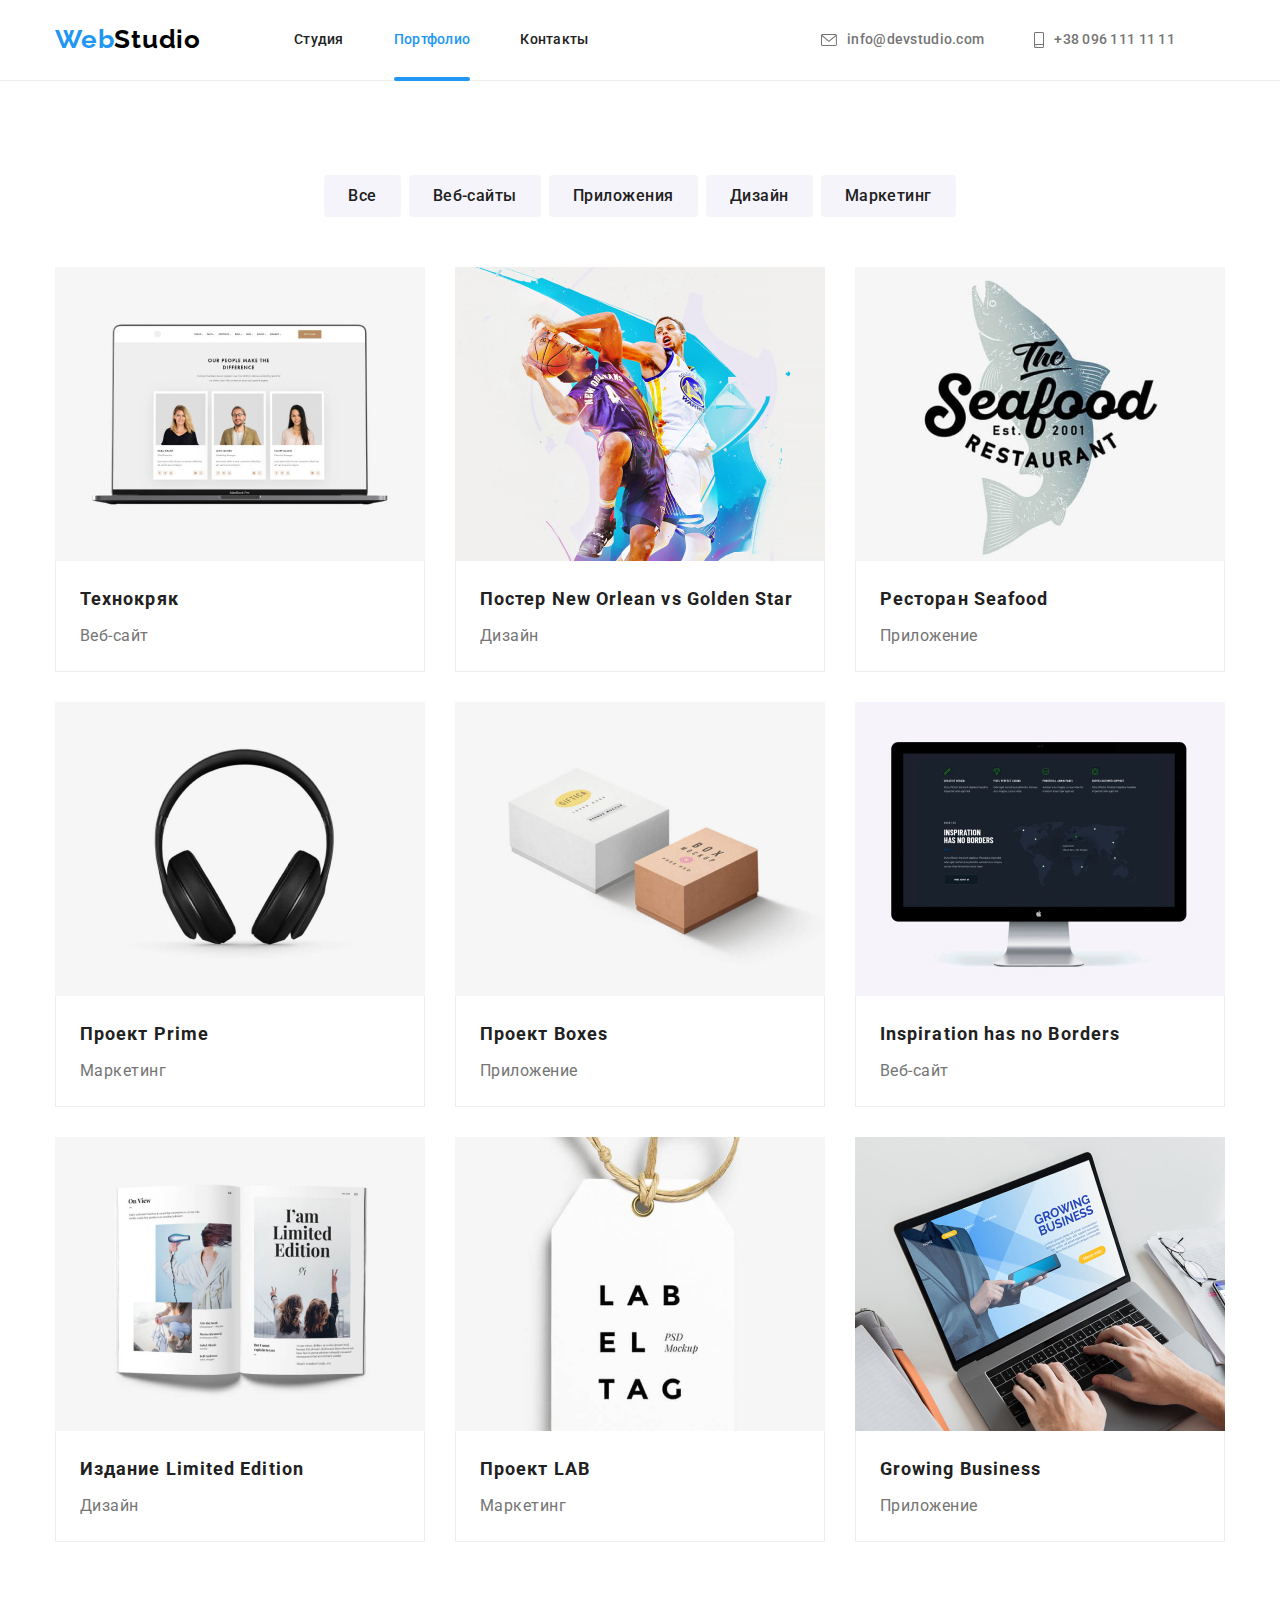
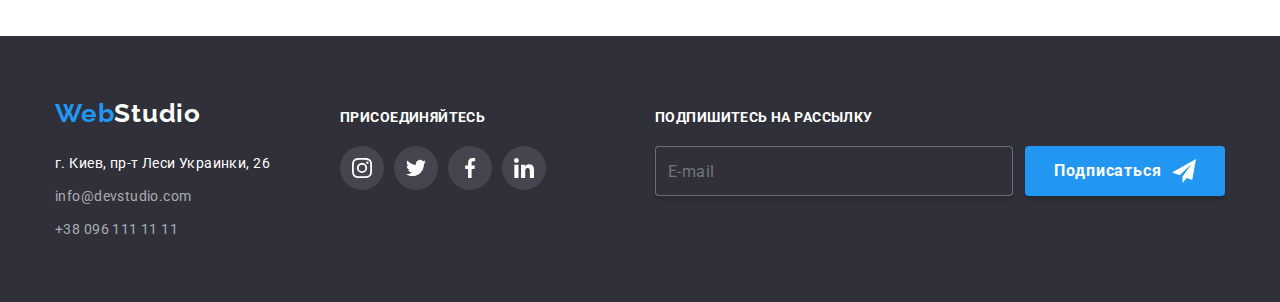
==== portfolio.html @ 9524f032 "Initial commit" ====
<!DOCTYPE html>
<html lang="en">
  <head>
    <meta charset="UTF-8" />
    <meta http-equiv="X-UA-Compatible" content="IE=edge" />
    <meta name="viewport" content="width=device-width, initial-scale=1.0" />
    <title>Портфолио</title>
    <link rel="preconnect" href="https://fonts.googleapis.com" />
    <link rel="preconnect" href="https://fonts.gstatic.com" crossorigin />
    <link
      href="https://fonts.googleapis.com/css2?family=Raleway:wght@700&family=Roboto:wght@400;500;700;900&display=swap"
      rel="stylesheet"
    />
    <link
      rel="stylesheet"
      href="https://cdn.jsdelivr.net/npm/modern-normalize@1.1.0/modern-normalize.min.css"
    />
    <link rel="stylesheet" href="./css/styles.css" />
  </head>
  <body>
    <header class="header">
      <div class="container header-container">
        <a class="header-logo" href="./index.html"><span class="logo-first">Web</span>Studio</a>
        <nav>
          <ul class="nav-list">
            <li class="site-page-link">
              <a class="site-page" href="./index.html">Студия</a>
            </li>
            <li class="site-page-link">
              <a class="site-page current" href="./portfolio.html">Портфолио</a>
            </li>
            <li class="site-page-link"><a class="site-page" href="">Контакты</a></li>
          </ul>
        </nav>
        <ul class="contactlink-list">
          <li class="contactlink">
            <a class="header-contactlink" href="mailto:info@devstudio.com"
              ><svg class="contactlink-icon" width="16" height="12">
                <use href="./images/icons.svg#envelope"></use></svg
              >info@devstudio.com</a
            >
          </li>
          <li class="contactlink">
            <a class="header-contactlink" href="tel:+380961111111"
              ><svg class="contactlink-icon" width="10" height="16">
                <use href="./images/icons.svg#smartphone"></use></svg
              >+38 096 111 11 11</a
            >
          </li>
        </ul>
      </div>
    </header>

    <!-- Секция Каталог проектов -->
    <main>
      <section class="section">
        <div class="container">
          <h1 class="visually-hidden">Каталог проектов</h1>
          <ul class="filter-list">
            <li class="filter-item"><button class="filter-button" type="button">Все</button></li>
            <li class="filter-item">
              <button class="filter-button" type="button">Веб-сайты</button>
            </li>
            <li class="filter-item">
              <button class="filter-button" type="button">Приложения</button>
            </li>
            <li class="filter-item"><button class="filter-button" type="button">Дизайн</button></li>
            <li class="filter-item">
              <button class="filter-button" type="button">Маркетинг</button>
            </li>
          </ul>

          <ul class="project-list">
            <li class="project-item">
              <a class="project-card" href="">
                <div class="project-thumb">
                  <img
                    class="project-foto"
                    src="./images/projects/poject1.jpg"
                    alt="фото веб-сайта"
                    width="370"
                    height="294"
                  />
                  <div class="overlay">
                    <p class="overlay-text">
                      Ресурс предлагает комплексные предложения с разным уровнем функционала и
                      сервисов. Все это позволит посетителю получить исчерпывающие сведения о
                      компании или частном лице.
                    </p>
                  </div>
                </div>
                <div class="project-name">
                  <h2 class="project-title">Технокряк</h2>
                  <p class="project-type">Веб-сайт</p>
                </div></a
              >
            </li>
            <li class="project-item">
              <a class="project-card" href="">
                <div class="project-thumb">
                  <img
                    class="project-foto"
                    src="./images/projects/poject2.jpg"
                    alt="фото веб-сайта"
                    width="370"
                    height="294"
                  />
                  <div class="overlay">
                    <p class="overlay-text">
                      Ресурс предлагает комплексные предложения с разным уровнем функционала и
                      сервисов. Все это позволит посетителю получить исчерпывающие сведения о
                      компании или частном лице.
                    </p>
                  </div>
                </div>
                <div class="project-name">
                  <h2 class="project-title">Постер New Orlean vs Golden Star</h2>
                  <p class="project-type">Дизайн</p>
                </div></a
              >
            </li>
            <li class="project-item">
              <a class="project-card" href=""
                ><div class="project-thumb">
                  <img
                    class="project-foto"
                    src="./images/projects/poject3.jpg"
                    alt="фото веб-сайта"
                    width="370"
                    height="294"
                  />
                  <div class="overlay">
                    <p class="overlay-text">
                      Ресурс предлагает комплексные предложения с разным уровнем функционала и
                      сервисов. Все это позволит посетителю получить исчерпывающие сведения о
                      компании или частном лице.
                    </p>
                  </div>
                </div>
                <div class="project-name">
                  <h2 class="project-title">Ресторан Seafood</h2>
                  <p class="project-type">Приложение</p>
                </div></a
              >
            </li>
            <li class="project-item">
              <a class="project-card" href="">
                <div class="project-thumb">
                  <img
                    class="project-foto"
                    src="./images/projects/poject4.jpg"
                    alt="фото веб-сайта"
                    width="370"
                    height="294"
                  />
                  <div class="overlay">
                    <p class="overlay-text">
                      Ресурс предлагает комплексные предложения с разным уровнем функционала и
                      сервисов. Все это позволит посетителю получить исчерпывающие сведения о
                      компании или частном лице.
                    </p>
                  </div>
                </div>
                <div class="project-name">
                  <h2 class="project-title">Проект Prime</h2>
                  <p class="project-type">Маркетинг</p>
                </div></a
              >
            </li>
            <li class="project-item">
              <a class="project-card" href="">
                <div class="project-thumb">
                  <img
                    class="project-foto"
                    src="./images/projects/poject5.jpg"
                    alt="фото веб-сайта"
                    width="370"
                    height="294"
                  />
                  <div class="overlay">
                    <p class="overlay-text">
                      Ресурс предлагает комплексные предложения с разным уровнем функционала и
                      сервисов. Все это позволит посетителю получить исчерпывающие сведения о
                      компании или частном лице.
                    </p>
                  </div>
                </div>
                <div class="project-name">
                  <h2 class="project-title">Проект Boxes</h2>
                  <p class="project-type">Приложение</p>
                </div></a
              >
            </li>
            <li class="project-item">
              <a class="project-card" href="">
                <div class="project-thumb">
                  <img
                    class="project-foto"
                    src="./images/projects/poject6.jpg"
                    alt="фото веб-сайта"
                    width="370"
                    height="294"
                  />
                  <div class="overlay">
                    <p class="overlay-text">
                      Ресурс предлагает комплексные предложения с разным уровнем функционала и
                      сервисов. Все это позволит посетителю получить исчерпывающие сведения о
                      компании или частном лице.
                    </p>
                  </div>
                </div>
                <div class="project-name">
                  <h2 class="project-title">Inspiration has no Borders</h2>
                  <p class="project-type">Веб-сайт</p>
                </div></a
              >
            </li>
            <li class="project-item">
              <a class="project-card" href=""
                ><div class="project-thumb">
                  <img
                    class="project-foto"
                    src="./images/projects/poject7.jpg"
                    alt="фото веб-сайта"
                    width="370"
                    height="294"
                  />
                  <div class="overlay">
                    <p class="overlay-text">
                      Ресурс предлагает комплексные предложения с разным уровнем функционала и
                      сервисов. Все это позволит посетителю получить исчерпывающие сведения о
                      компании или частном лице.
                    </p>
                  </div>
                </div>
                <div class="project-name">
                  <h2 class="project-title">Издание Limited Edition</h2>
                  <p class="project-type">Дизайн</p>
                </div></a
              >
            </li>
            <li class="project-item">
              <a class="project-card" href=""
                ><div class="project-thumb">
                  <img
                    class="project-foto"
                    src="./images/projects/poject8.jpg"
                    alt="фото веб-сайта"
                    width="370"
                    height="294"
                  />
                  <div class="overlay">
                    <p class="overlay-text">
                      Ресурс предлагает комплексные предложения с разным уровнем функционала и
                      сервисов. Все это позволит посетителю получить исчерпывающие сведения о
                      компании или частном лице.
                    </p>
                  </div>
                </div>
                <div class="project-name">
                  <h2 class="project-title">Проект LAB</h2>
                  <p class="project-type">Маркетинг</p>
                </div></a
              >
            </li>
            <li class="project-item">
              <a class="project-card" href=""
                ><div class="project-thumb">
                  <img
                    class="project-foto"
                    src="./images/projects/poject9.jpg"
                    alt="фото веб-сайта"
                    width="370"
                    height="294"
                  />
                  <div class="overlay">
                    <p class="overlay-text">
                      Ресурс предлагает комплексные предложения с разным уровнем функционала и
                      сервисов. Все это позволит посетителю получить исчерпывающие сведения о
                      компании или частном лице.
                    </p>
                  </div>
                </div>
                <div class="project-name">
                  <h2 class="project-title">Growing Business</h2>
                  <p class="project-type">Приложение</p>
                </div></a
              >
            </li>
          </ul>
        </div>
      </section>
    </main>

    <!-- Секция Футер -->
    <footer class="footer">
      <div class="container">
        <div class="footer-container">
          <div>
            <a class="footer-logo" href="./index.html"><span class="logo-first">Web</span>Studio</a>
            <address>
              <ul>
                <li class="adress-link">
                  <a
                    class="adress"
                    target="_blank"
                    rel="noreferrer noopener"
                    href="https://google.com/maps"
                    >г. Киев, пр-т Леси Украинки, 26</a
                  >
                </li>
                <li class="adress-link">
                  <a class="footer-contactlink" href="mailto:info@devstudio.com"
                    >info@devstudio.com</a
                  >
                </li>
                <li class="adress-link">
                  <a class="footer-contactlink" href="tel:+380961111111">+38 096 111 11 11</a>
                </li>
              </ul>
            </address>
          </div>
          <div class="footer-socials-section">
            <h3 class="footer-socials">присоединяйтесь</h3>
            <ul class="socials-list">
              <li class="social-item">
                <a class="social-link footer-social-link" href="">
                  <svg class="social-icon footer-social-icon" width="20" height="20">
                    <use href="./images/icons.svg#instagram"></use></svg
                ></a>
              </li>
              <li class="social-item">
                <a class="social-link footer-social-link" href="">
                  <svg class="social-icon footer-social-icon" width="20" height="20">
                    <use href="./images/icons.svg#twitter"></use></svg
                ></a>
              </li>
              <li class="social-item">
                <a class="social-link footer-social-link" href="">
                  <svg class="social-icon footer-social-icon" width="20" height="20">
                    <use href="./images/icons.svg#facebook"></use></svg
                ></a>
              </li>
              <li class="social-item">
                <a class="social-link footer-social-link" href="">
                  <svg class="social-icon footer-social-icon" width="20" height="20">
                    <use href="./images/icons.svg#linkedin"></use></svg
                ></a>
              </li>
            </ul>
          </div>
          <div class="subscription-section">
            <h3 class="subscription-tytle">Подпишитесь на рассылку</h3>
            <form>
              <label class="visually-hidden">Email</label>
              <div class="subscription-content" role="group">
                <input class="subscription-input" type="email" name="email" placeholder="E-mail" />
                <button class="subscription-button" type="submit">
                  <span class="subscription-name">Подписаться</span>
                  <svg class="subscription-icon" width="24" height="24">
                    <use href="./images/icons.svg#send"></use>
                  </svg>
                </button>
              </div>
            </form>
          </div>
        </div>
      </div>
    </footer>
  </body>
</html>
---- css/styles.css ----
:root {
  --section-color: #2f303a;
  --title-color: #212121;
  --text-color: #757575;
  --active-color: #2196f3;
  --light-color: #ffffff;
  --trans: 250ms cubic-bezier(0.4, 0, 0.2, 1);
}

body {
  color: var(--title-color);
  font-family: Roboto, sans-serif;
}
h1,
h2,
h3,
p,
ul {
  margin-top: 0;
  margin-bottom: 0;
}
ul {
  list-style: none;
  padding: 0;
}
.container {
  width: 1200px;
  padding-left: 15px;
  padding-right: 15px;
  margin-left: auto;
  margin-right: auto;
}
.section {
  padding-top: 94px;
  padding-bottom: 94px;
}

/* Хедер */
.header {
  border-bottom: 1px solid #ececec;
}
.header-container {
  display: flex;
  align-items: center;
}
.header-logo {
  margin-right: 93px;
  color: #000000;
  font-family: Raleway;
  text-decoration: none;
  font-weight: 700;
  font-size: 26px;
  letter-spacing: 1.19;
  letter-spacing: 0.03em;
}
.logo-first {
  color: var(--active-color);
}
.nav-list {
  display: flex;
  margin: 0;
}
.site-page-link {
  margin-right: 50px;
}
.site-page-link:last-child {
  margin-right: 0;
}
.site-page {
  display: block;
  padding-top: 32px;
  padding-bottom: 32px;
  color: var(--title-color);
  text-decoration: none;
  font-weight: 500;
  font-size: 14px;
  line-height: 1.14;
  letter-spacing: 0.02em;
  transition: color var(--trans);
}
.site-page:hover,
.site-page:focus {
  color: var(--active-color);
}
.site-page.current {
  color: var(--active-color);
  position: relative;
}
.site-page.current::after {
  content: '';
  position: absolute;
  bottom: -1px;
  left: 0;
  width: 100%;
  height: 4px;
  border-radius: 2px;
  background-color: var(--active-color);
}
.contactlink-list {
  display: flex;
  margin-left: auto;
}
.contactlink {
  margin-right: 50px;
}
.header-contactlink {
  display: flex;
  align-items: center;
  color: var(--text-color);
  fill: var(--text-color);
  text-decoration: none;
  font-weight: 500;
  font-size: 14px;
  line-height: 1.14;
  letter-spacing: 0.02em;
  transition: color var(--trans), fill var(--trans);
}
.header-contactlink:hover,
.header-contactlink:focus {
  color: var(--active-color);
  fill: var(--active-color);
}
.header-contactlink:last-child {
  margin-right: 0px;
}
.contactlink-icon {
  margin-right: 10px;
}

/* Герой */
.hero {
  max-width: 1600px;
  margin-left: auto;
  margin-right: auto;
  padding-top: 200px;
  padding-bottom: 200px;
  background-image: linear-gradient(to right, rgba(47, 48, 58, 0.4), rgba(47, 48, 58, 0.4)),
    url('../images/hero.jpg');
  background-position: center;
  background-size: cover;
  background-repeat: no-repeat;
}
.hero-title {
  color: var(--light-color);
  text-transform: uppercase;
  text-align: center;
  font-weight: 900;
  font-size: 44px;
  line-height: 1.36;
  letter-spacing: 0.06em;
}
.hero-button,
.form-button {
  display: block;
  margin-right: auto;
  margin-left: auto;
  margin-top: 30px;
  width: 200px;
  height: 50px;
  border-radius: 4px;
  border-color: transparent;
  box-shadow: 0px 4px 4px rgba(0, 0, 0, 0.15);
  background-color: var(--active-color);
  color: var(--light-color);
  font-family: inherit;
  font-weight: 700;
  font-size: 16px;
  line-height: 1.88;
  letter-spacing: 0.06em;
  cursor: pointer;
  transition: background-color var(--trans);
}
.hero-button:hover,
.hero-button:focus,
.form-button:hover,
.form-button:focus {
  background-color: #188ce8;
}

/* Особенности */
.visually-hidden {
  position: absolute;
  white-space: nowrap;
  width: 1px;
  height: 1px;
  overflow: hidden;
  border: 0;
  padding: 0;
  clip: rect(0 0 0 0);
  clip-path: inset(50%);
  margin: -1px;
}
.features-list {
  display: flex;
}
.features-item {
  display: block;
  margin-right: 30px;
}
.features-item:last-child {
  margin-right: 0;
}
.features-icon {
  display: flex;
  justify-content: center;
  align-items: center;
  width: 270px;
  height: 120px;
  background-color: #f5f4fa;
  border-radius: 4px;
}
.features-title {
  margin-top: 30px;
  margin-bottom: 10px;
  text-transform: uppercase;
  font-weight: 700;
  font-size: 14px;
  line-height: 1.14;
  letter-spacing: 0.03em;
}
.features-text {
  color: var(--text-color);
  font-size: 14px;
  line-height: 1.71;
  letter-spacing: 0.03em;
}

/* Специализация и Команда*/
.specialization {
  padding-top: 0;
}
.activity-title,
.team-title,
.clients-title {
  text-align: center;
  font-weight: 700;
  font-size: 36px;
  line-height: 1.17;
  letter-spacing: 0.03em;
}
.activity-title {
  margin-bottom: 50px;
}
.activity-list {
  display: flex;
}
.activity-item {
  position: relative;
}
.activity-item:not(:last-child) {
  margin-right: 27px;
}
.activity-foto {
  display: block;
  max-width: 100%;
  height: auto;
}
.activity-name {
  position: absolute;
  bottom: 0;
  right: 0;
  display: flex;
  justify-content: center;
  align-items: center;
  width: 370px;
  height: 70px;
  background-color: rgba(47, 48, 58, 0.8);
  font-weight: 700;
  font-size: 14px;
  line-height: 1.14;
  letter-spacing: 0.03em;
  text-transform: uppercase;
  color: var(--light-color);
}

.team-section {
  background-color: #f5f4fa;
}
.team-title {
  margin-bottom: 50px;
}
.team-list {
  display: flex;
  margin: 0;
}
.team-card {
  width: calc((100% - 90px) / 4);
  margin-right: 30px;
  background-color: var(--light-color);
  box-shadow: 0px 1px 3px rgba(0, 0, 0, 0.12), 0px 1px 1px rgba(0, 0, 0, 0.14),
    0px 2px 1px rgba(0, 0, 0, 0.2);
  border-radius: 0px 0px 4px 4px;
}
.team-card:last-child {
  margin-right: 0;
}
.team-member {
  padding-top: 30px;
  padding-bottom: 30px;
  text-align: center;
}
.team-name {
  margin-bottom: 10px;
  font-weight: 500;
  font-size: 16px;
  line-height: 1.19;
  letter-spacing: 0.03e;
}
.team-position {
  margin-bottom: 16px;
  color: var(--text-color);
  font-size: 16px;
  line-height: 1.19;
  letter-spacing: 0.03em;
}
.socials-list {
  display: flex;
  align-items: center;
  justify-content: center;
}
.social-item:not(:last-child) {
  margin-right: 10px;
}
.social-link {
  display: flex;
  justify-content: center;
  align-items: center;
  width: 44px;
  height: 44px;
  background-color: var(--light-color);
  border-radius: 50%;
  transition: background-color var(--trans);
}
.social-link:hover,
.social-link:focus {
  background-color: var(--active-color);
}
.social-icon {
  fill: #afb1b8;
  transition: fill var(--trans);
}
.social-link:hover .social-icon,
.social-link:focus .social-icon {
  fill: var(--light-color);
}

/* Постоянные клиенты */
.clients-title {
  margin-bottom: 50px;
}
.clients-list {
  display: flex;
  align-items: center;
  justify-content: center;
}
.client-item:not(:last-child) {
  margin-right: 30px;
}
.client-logo {
  display: flex;
  justify-content: center;
  align-items: center;
  width: 170px;
  height: 92px;
  border: 1px solid #afb1b8;
  border-radius: 4px;
  transition: border-color var(--trans);
}
.client-logo:hover,
.client-logo:focus {
  border-color: var(--active-color);
}
.client-icon {
  fill: #afb1b8;
  transition: fill var(--trans);
}
.client-logo:hover .client-icon,
.client-logo:focus .client-icon {
  fill: var(--active-color);
}

/* Футер */
.footer {
  padding-top: 60px;
  padding-bottom: 60px;
  background-color: var(--section-color);
}
.footer-container {
  display: flex;
  align-items: baseline;
}
.footer-logo {
  display: block;
  margin-bottom: 20px;
  color: var(--light-color);
  font-family: Raleway;
  text-decoration: none;
  font-weight: bold;
  font-size: 26px;
  line-height: 1.38;
  letter-spacing: 0.03em;
}
.adress-link:not(:last-child) {
  margin-bottom: 9px;
}
.adress {
  color: var(--light-color);
  text-decoration: none;
  font-style: normal;
  font-size: 14px;
  line-height: 1.71;
  letter-spacing: 0.03em;
  transition: color var(--trans);
}
.footer-contactlink {
  display: block;
  color: rgba(255, 255, 255, 0.6);
  text-decoration: none;
  font-style: normal;
  font-size: 14px;
  line-height: 1.71;
  letter-spacing: 0.03em;
  transition: color var(--trans);
}
.adress:hover,
.adress:focus,
.footer-contactlink:hover,
.footer-contactlink:focus {
  color: var(--active-color);
}
.footer-socials-section {
  margin-left: 70px;
}
.footer-socials,
.subscription-tytle {
  margin-bottom: 20px;
  font-weight: 700;
  font-size: 14px;
  line-height: 1.14;
  letter-spacing: 0.03em;
  text-transform: uppercase;
  color: var(--light-color);
}
.footer-social-link {
  background-color: rgba(255, 255, 255, 0.1);
}
.footer-social-icon {
  fill: var(--light-color);
}
.subscription-section {
  margin-left: auto;
}
.subscription-content {
  display: flex;
  align-items: center;
  justify-content: center;
}
.subscription-input {
  margin-right: 12px;
  width: 358px;
  height: 50px;
  padding-left: 12px;
  background-color: var(--section-color);
  border: 1px solid rgba(255, 255, 255, 0.3);
  border-radius: 4px;
  box-shadow: 0px 4px 4px rgba(0, 0, 0, 0.15);

  font-weight: 400;
  font-size: 16px;
  line-height: 1.25;
  letter-spacing: 0.03em;
  color: rgba(255, 255, 255, 0.6);
}
.subscription-button {
  display: flex;
  align-items: center;
  justify-content: center;
  width: 200px;
  height: 50px;
  border-radius: 4px;
  border-color: transparent;
  background-color: var(--active-color);
  box-shadow: 0px 4px 4px rgba(0, 0, 0, 0.15);
}
.subscription-name {
  font-family: inherit;
  font-weight: 700;
  font-size: 16px;
  line-height: 1.88;
  letter-spacing: 0.06em;
  color: var(--light-color);
}
.subscription-icon {
  margin-left: 10px;
  fill: var(--light-color);
}

/* Портфолио */
.visually-hidden {
  position: absolute;
  white-space: nowrap;
  width: 1px;
  height: 1px;
  overflow: hidden;
  border: 0;
  padding: 0;
  clip: rect(0 0 0 0);
  clip-path: inset(50%);
  margin: -1px;
}
.filter-list {
  display: flex;
  justify-content: center;
  margin-bottom: 50px;
}
.filter-button {
  display: block;
  padding-top: 6px;
  padding-bottom: 6px;
  padding-left: 22px;
  padding-right: 22px;
  border-radius: 4px;
  border-color: transparent;

  background-color: #f5f4fa;
  color: var(--title-color);
  font-family: inherit;
  font-weight: 500;
  font-size: 16px;
  line-height: 1.62;
  letter-spacing: 0.03em;
  text-align: center;
  cursor: pointer;
  transition: background-color var(--trans), color var(--trans), box-shadow var(--trans);
}
.filter-item:not(:last-child) {
  margin-right: 8px;
}
.filter-button:hover,
.filter-button:focus {
  background-color: var(--active-color);
  color: var(--light-color);
  box-shadow: 0px 1px 2px rgba(0, 0, 0, 0.08), 0px 2px 2px rgba(0, 0, 0, 0.12);
}

.project-list {
  display: flex;
  flex-wrap: wrap;
}
.project-item {
  width: calc((100% - 60px) / 3);
  margin-right: 30px;
  margin-bottom: 30px;
}
.project-item:nth-child(3n) {
  margin-right: 0;
}
.project-item:nth-last-child(-n + 3) {
  margin-bottom: 0;
}
.project-card {
  display: block;
  text-decoration: none;
  transition: box-shadow var(--trans);
}
.project-thumb {
  position: relative;
  overflow: hidden;
}
.project-foto {
  display: block;
  max-width: 100%;
  height: auto;
}
.overlay {
  position: absolute;
  top: 0;
  left: 0;
  width: 100%;
  height: 100%;
  padding: 63px 24px;
  background-color: var(--active-color);
  transform: translatey(100%);
  transition: transform var(--trans);
}
.overlay-text {
  font-weight: 400;
  font-size: 18px;
  line-height: 1.56;
  letter-spacing: 0.03em;
  color: var(--light-color);
}
.project-card:hover,
.project-card:focus {
  box-shadow: 0px 1px 1px rgba(0, 0, 0, 0.12), 0px 4px 4px rgba(0, 0, 0, 0.06),
    1px 4px 6px rgba(0, 0, 0, 0.16);
}
.project-card:hover .overlay,
.project-card:focus .overlay {
  transform: translatey(0);
}

.project-name {
  padding-top: 20px;
  padding-bottom: 20px;
  padding-right: 24px;
  padding-left: 24px;
  border-bottom: 1px solid #eeeeee;
  border-right: 1px solid #eeeeee;
  border-left: 1px solid #eeeeee;
}
.project-title {
  color: var(--title-color);
  margin-bottom: 4px;
  font-weight: 700;
  font-size: 18px;
  line-height: 2;
  letter-spacing: 0.06em;
}
.project-type {
  color: var(--text-color);
  font-size: 16px;
  line-height: 1.88;
  letter-spacing: 0.03em;
}

/* Модальное окно */
.backdrop {
  position: fixed;
  width: 100vw;
  height: 100vh;
  top: 0;
  left: 50%;
  transform: translateX(-50%);
  background-color: rgba(0, 0, 0, 0.2);
  visibility: visible;
  opacity: 1;
  pointer-events: initial;
  transition: opacity var(--trans), visibility var(--trans);
}
.backdrop.is-hidden {
  opacity: 0;
  visibility: hidden;
  pointer-events: none;
}
.modal-form {
  position: absolute;
  top: 50%;
  left: 50%;
  transform: translate(-50%, -50%);
  width: 528px;
  height: 581px;
  padding: 40px;
  box-shadow: 0px 1px 3px rgba(0, 0, 0, 0.12), 0px 1px 1px rgba(0, 0, 0, 0.14),
    0px 2px 1px rgba(0, 0, 0, 0.2);
  border-radius: 4px;
  background-color: var(--light-color);
  opacity: 1;
  scale: 1;
  transition: opacity var(--trans), scale var(--trans);
}
.backdrop.is-hidden .modal-form {
  opacity: 0;
  scale: 0;
}
.modal-button {
  position: absolute;
  top: 8px;
  right: 8px;
  display: flex;
  justify-content: center;
  align-items: center;
  width: 30px;
  height: 30px;
  background-color: var(--light-color);
  border-radius: 50%;
  border: 1px solid rgba(0, 0, 0, 0.1);
  cursor: pointer;
}
.modal-cross {
  fill: #000000;
  transition: fill var(--trans);
}
.modal-button:hover .modal-cross,
.modal-button:focus .modal-cross {
  fill: var(--active-color);
}
.contacts-tytle {
  margin-bottom: 12px;
  font-weight: 700;
  font-size: 20px;
  line-height: 1.15;
  letter-spacing: 0.03em;
  text-align: center;
  color: var(--title-color);
}
.form-label {
  display: block;
  margin-bottom: 10px;
  font-weight: 400;
  font-size: 12px;
  line-height: 1.17;
  letter-spacing: 0.01em;
  color: var(--text-color);
}
.form-label--last {
  margin-bottom: 20px;
}
.form-wrap {
  display: block;
  position: relative;
  margin-top: 4px;
}
.form-input {
  display: block;
  width: 448px;
  height: 40px;
  padding-left: 42px;
  border: 1px solid rgba(33, 33, 33, 0.2);
  border-radius: 4px;
  transition: border-color var(--trans);
}
.form-icon {
  position: absolute;
  top: 11px;
  left: 12px;
  fill: var(--title-color);
  transition: fill var(--trans);
}
.form-field {
  display: block;
  margin-top: 4px;
  width: 448px;
  height: 120px;
  padding: 12px 16px;
  border: 1px solid rgba(33, 33, 33, 0.2);
  border-radius: 4px;
  transition: border-color var(--trans);
  font-weight: 400;
  font-size: 14px;
  line-height: 1.14;
  letter-spacing: 0.01em;
  color: rgba(117, 117, 117, 0.5);
}
.form-wrap:hover .form-icon,
.form-wrap:focus .form-icon {
  fill: var(--active-color);
}
.form-wrap:hover .form-input,
.form-wrap:focus .form-input,
.form-field:hover,
.form-field:focus {
  border-color: var(--active-color);
}
.form-agreement {
  display: flex;
  align-items: center;
  justify-content: center;
}
.form-agreement-icon {
  position: relative;
  display: block;
  width: 16px;
  height: 15px;
  border: 2px solid var(--title-color);
  border-radius: 4px;
}
.form-agreement-checked {
  position: absolute;
}
.form-agreement-checkbox:checked + .form-agreement-icon {
  border-color: var(--active-color);
  background-color: var(--active-color);
}
.form-agreement-text {
  margin-left: 7px;
}
.form-agreement-text,
.form-agreement-link {
  font-weight: 400;
  font-size: 14px;
  line-height: 1.71;
  letter-spacing: 0.03em;
  color: var(--text-color);
}
.form-agreement-link {
  display: block;
  margin-left: 5px;
  color: var(--active-color);
}
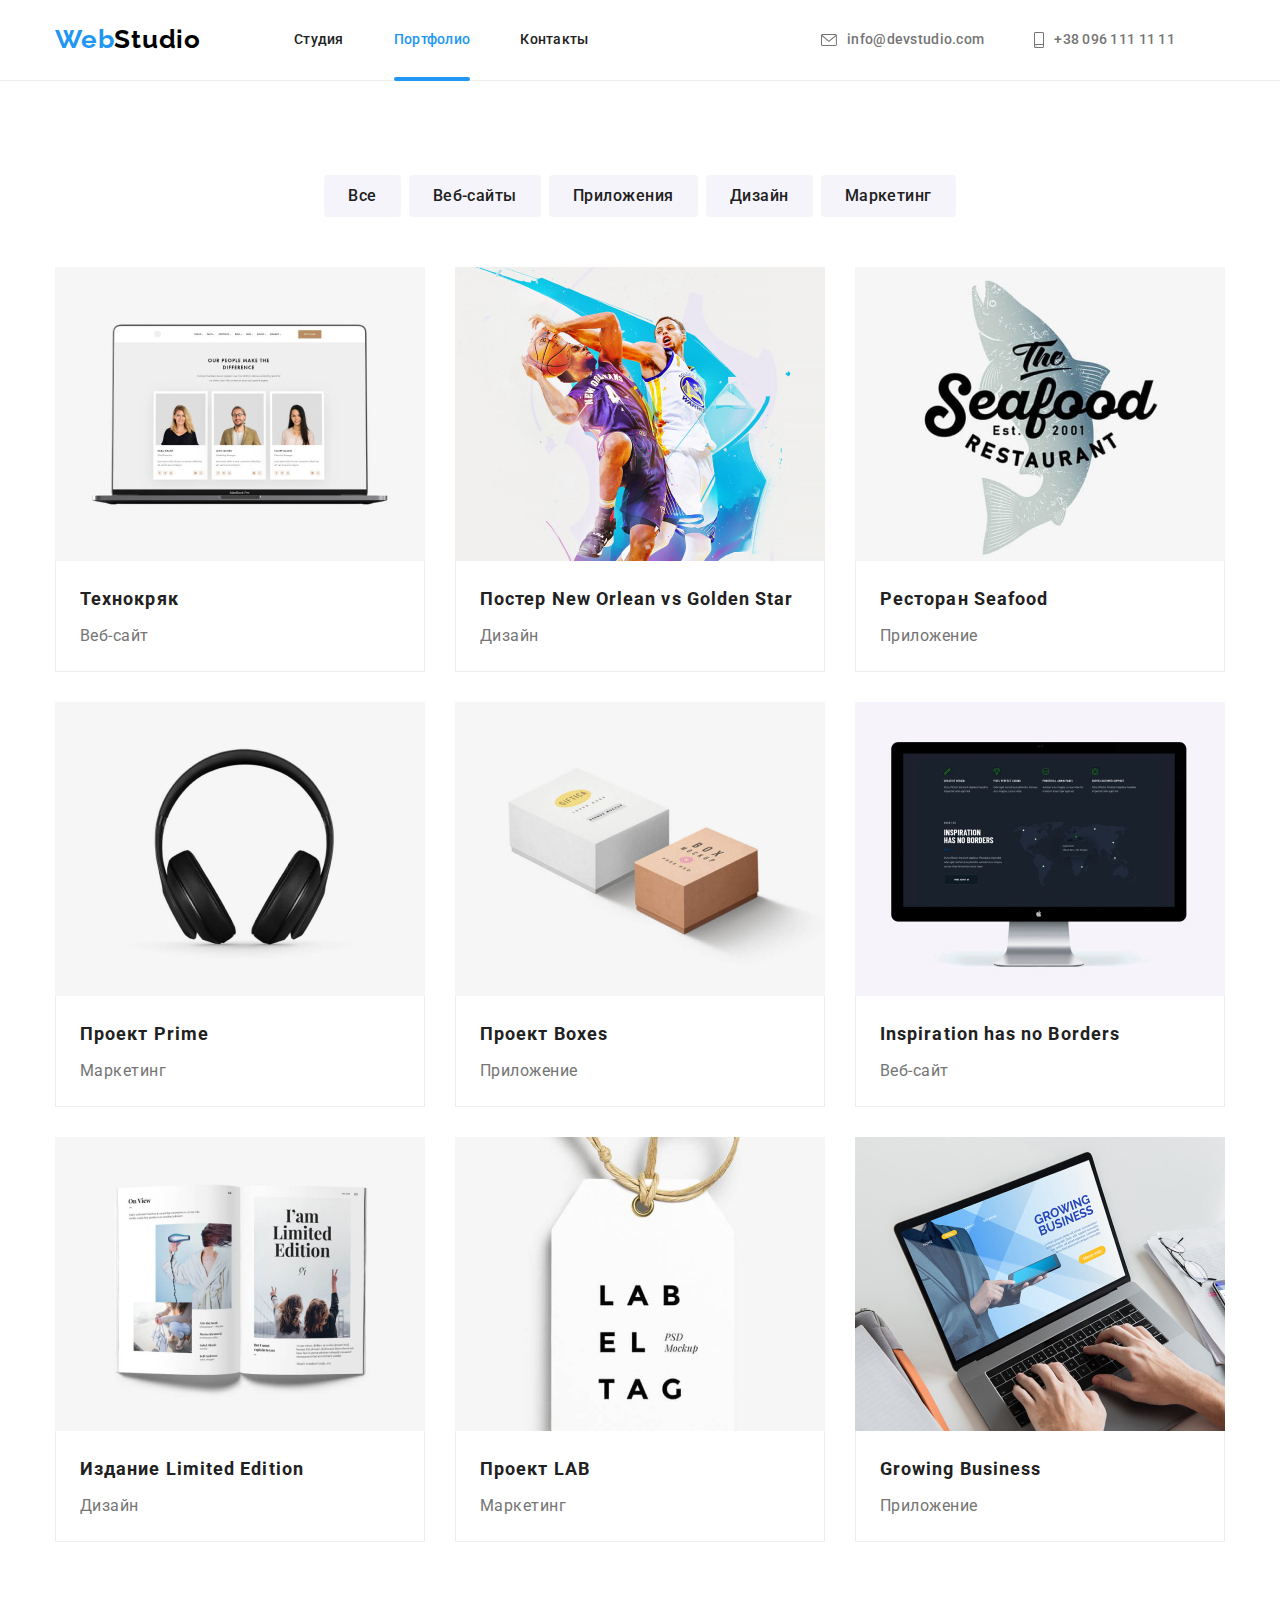
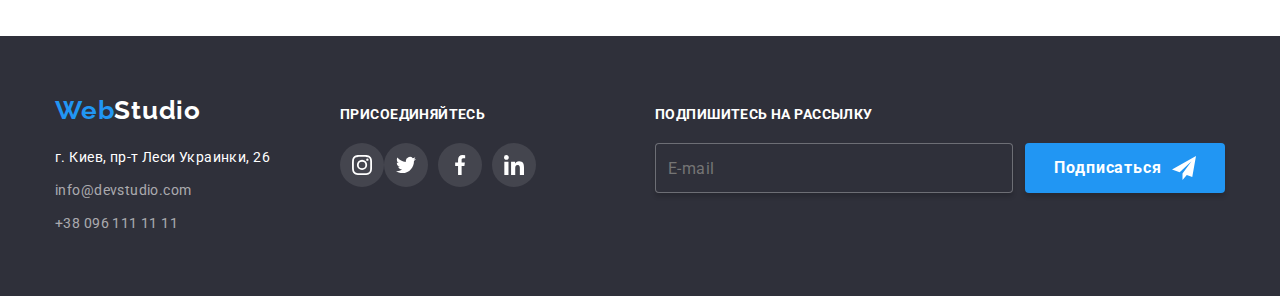
==== commit 995dae25: "Виконано рефакторинг коду, використовуючи ВЕМ" ====
--- a/portfolio.html
+++ b/portfolio.html
@@ -19,30 +19,34 @@
   </head>
   <body>
     <header class="header">
-      <div class="container header-container">
-        <a class="header-logo" href="./index.html"><span class="logo-first">Web</span>Studio</a>
+      <div class="container header__container">
+        <a class="logo header__logo" href="./index.html"
+          ><span class="logo logo--first">Web</span>Studio</a
+        >
         <nav>
-          <ul class="nav-list">
-            <li class="site-page-link">
-              <a class="site-page" href="./index.html">Студия</a>
-            </li>
-            <li class="site-page-link">
-              <a class="site-page current" href="./portfolio.html">Портфолио</a>
-            </li>
-            <li class="site-page-link"><a class="site-page" href="">Контакты</a></li>
+          <ul class="navigation">
+            <li class="navigation__item">
+              <a class="navigation__link" href="./index.html">Студия</a>
+            </li>
+            <li class="navigation__item">
+              <a class="navigation__link navigation__link--current" href="./portfolio.html"
+                >Портфолио</a
+              >
+            </li>
+            <li class="navigation__item"><a class="navigation__link" href="">Контакты</a></li>
           </ul>
         </nav>
-        <ul class="contactlink-list">
-          <li class="contactlink">
-            <a class="header-contactlink" href="mailto:info@devstudio.com"
-              ><svg class="contactlink-icon" width="16" height="12">
+        <ul class="contact">
+          <li class="contact__item">
+            <a class="contact__link" href="mailto:info@devstudio.com"
+              ><svg class="contact__icon" width="16" height="12">
                 <use href="./images/icons.svg#envelope"></use></svg
               >info@devstudio.com</a
             >
           </li>
-          <li class="contactlink">
-            <a class="header-contactlink" href="tel:+380961111111"
-              ><svg class="contactlink-icon" width="10" height="16">
+          <li class="contact__item">
+            <a class="contact__link" href="tel:+380961111111"
+              ><svg class="contact__icon" width="10" height="16">
                 <use href="./images/icons.svg#smartphone"></use></svg
               >+38 096 111 11 11</a
             >
@@ -56,234 +60,236 @@
       <section class="section">
         <div class="container">
           <h1 class="visually-hidden">Каталог проектов</h1>
-          <ul class="filter-list">
-            <li class="filter-item"><button class="filter-button" type="button">Все</button></li>
-            <li class="filter-item">
-              <button class="filter-button" type="button">Веб-сайты</button>
-            </li>
-            <li class="filter-item">
-              <button class="filter-button" type="button">Приложения</button>
-            </li>
-            <li class="filter-item"><button class="filter-button" type="button">Дизайн</button></li>
-            <li class="filter-item">
-              <button class="filter-button" type="button">Маркетинг</button>
+          <ul class="filter">
+            <li class="filter__item"><button class="filter__button" type="button">Все</button></li>
+            <li class="filter__item">
+              <button class="filter__button" type="button">Веб-сайты</button>
+            </li>
+            <li class="filter__item">
+              <button class="filter__button" type="button">Приложения</button>
+            </li>
+            <li class="filter__item">
+              <button class="filter__button" type="button">Дизайн</button>
+            </li>
+            <li class="filter__item">
+              <button class="filter__button" type="button">Маркетинг</button>
             </li>
           </ul>
 
-          <ul class="project-list">
-            <li class="project-item">
-              <a class="project-card" href="">
-                <div class="project-thumb">
-                  <img
-                    class="project-foto"
+          <ul class="project">
+            <li class="project__item">
+              <a class="project__link" href="">
+                <div class="project__thumb">
+                  <img
+                    class="project__foto"
                     src="./images/projects/poject1.jpg"
                     alt="фото веб-сайта"
                     width="370"
                     height="294"
                   />
                   <div class="overlay">
-                    <p class="overlay-text">
-                      Ресурс предлагает комплексные предложения с разным уровнем функционала и
-                      сервисов. Все это позволит посетителю получить исчерпывающие сведения о
-                      компании или частном лице.
-                    </p>
-                  </div>
-                </div>
-                <div class="project-name">
-                  <h2 class="project-title">Технокряк</h2>
-                  <p class="project-type">Веб-сайт</p>
-                </div></a
-              >
-            </li>
-            <li class="project-item">
-              <a class="project-card" href="">
-                <div class="project-thumb">
-                  <img
-                    class="project-foto"
+                    <p class="overlay__text">
+                      Ресурс предлагает комплексные предложения с разным уровнем функционала и
+                      сервисов. Все это позволит посетителю получить исчерпывающие сведения о
+                      компании или частном лице.
+                    </p>
+                  </div>
+                </div>
+                <div class="project__name">
+                  <h2 class="project__title">Технокряк</h2>
+                  <p class="project__type">Веб-сайт</p>
+                </div></a
+              >
+            </li>
+            <li class="project__item">
+              <a class="project__link" href="">
+                <div class="project__thumb">
+                  <img
+                    class="project__foto"
                     src="./images/projects/poject2.jpg"
                     alt="фото веб-сайта"
                     width="370"
                     height="294"
                   />
                   <div class="overlay">
-                    <p class="overlay-text">
-                      Ресурс предлагает комплексные предложения с разным уровнем функционала и
-                      сервисов. Все это позволит посетителю получить исчерпывающие сведения о
-                      компании или частном лице.
-                    </p>
-                  </div>
-                </div>
-                <div class="project-name">
-                  <h2 class="project-title">Постер New Orlean vs Golden Star</h2>
-                  <p class="project-type">Дизайн</p>
-                </div></a
-              >
-            </li>
-            <li class="project-item">
-              <a class="project-card" href=""
-                ><div class="project-thumb">
-                  <img
-                    class="project-foto"
+                    <p class="overlay__text">
+                      Ресурс предлагает комплексные предложения с разным уровнем функционала и
+                      сервисов. Все это позволит посетителю получить исчерпывающие сведения о
+                      компании или частном лице.
+                    </p>
+                  </div>
+                </div>
+                <div class="project__name">
+                  <h2 class="project__title">Постер New Orlean vs Golden Star</h2>
+                  <p class="project__type">Дизайн</p>
+                </div></a
+              >
+            </li>
+            <li class="project__item">
+              <a class="project__link" href=""
+                ><div class="project__thumb">
+                  <img
+                    class="project__foto"
                     src="./images/projects/poject3.jpg"
                     alt="фото веб-сайта"
                     width="370"
                     height="294"
                   />
                   <div class="overlay">
-                    <p class="overlay-text">
-                      Ресурс предлагает комплексные предложения с разным уровнем функционала и
-                      сервисов. Все это позволит посетителю получить исчерпывающие сведения о
-                      компании или частном лице.
-                    </p>
-                  </div>
-                </div>
-                <div class="project-name">
-                  <h2 class="project-title">Ресторан Seafood</h2>
-                  <p class="project-type">Приложение</p>
-                </div></a
-              >
-            </li>
-            <li class="project-item">
-              <a class="project-card" href="">
-                <div class="project-thumb">
-                  <img
-                    class="project-foto"
+                    <p class="overlay__text">
+                      Ресурс предлагает комплексные предложения с разным уровнем функционала и
+                      сервисов. Все это позволит посетителю получить исчерпывающие сведения о
+                      компании или частном лице.
+                    </p>
+                  </div>
+                </div>
+                <div class="project__name">
+                  <h2 class="project__title">Ресторан Seafood</h2>
+                  <p class="project__type">Приложение</p>
+                </div></a
+              >
+            </li>
+            <li class="project__item">
+              <a class="project__link" href="">
+                <div class="project__thumb">
+                  <img
+                    class="project__foto"
                     src="./images/projects/poject4.jpg"
                     alt="фото веб-сайта"
                     width="370"
                     height="294"
                   />
                   <div class="overlay">
-                    <p class="overlay-text">
-                      Ресурс предлагает комплексные предложения с разным уровнем функционала и
-                      сервисов. Все это позволит посетителю получить исчерпывающие сведения о
-                      компании или частном лице.
-                    </p>
-                  </div>
-                </div>
-                <div class="project-name">
-                  <h2 class="project-title">Проект Prime</h2>
-                  <p class="project-type">Маркетинг</p>
-                </div></a
-              >
-            </li>
-            <li class="project-item">
-              <a class="project-card" href="">
-                <div class="project-thumb">
-                  <img
-                    class="project-foto"
+                    <p class="overlay__text">
+                      Ресурс предлагает комплексные предложения с разным уровнем функционала и
+                      сервисов. Все это позволит посетителю получить исчерпывающие сведения о
+                      компании или частном лице.
+                    </p>
+                  </div>
+                </div>
+                <div class="project__name">
+                  <h2 class="project__title">Проект Prime</h2>
+                  <p class="project__type">Маркетинг</p>
+                </div></a
+              >
+            </li>
+            <li class="project__item">
+              <a class="project__link" href="">
+                <div class="project__thumb">
+                  <img
+                    class="project__foto"
                     src="./images/projects/poject5.jpg"
                     alt="фото веб-сайта"
                     width="370"
                     height="294"
                   />
                   <div class="overlay">
-                    <p class="overlay-text">
-                      Ресурс предлагает комплексные предложения с разным уровнем функционала и
-                      сервисов. Все это позволит посетителю получить исчерпывающие сведения о
-                      компании или частном лице.
-                    </p>
-                  </div>
-                </div>
-                <div class="project-name">
-                  <h2 class="project-title">Проект Boxes</h2>
-                  <p class="project-type">Приложение</p>
-                </div></a
-              >
-            </li>
-            <li class="project-item">
-              <a class="project-card" href="">
-                <div class="project-thumb">
-                  <img
-                    class="project-foto"
+                    <p class="overlay__text">
+                      Ресурс предлагает комплексные предложения с разным уровнем функционала и
+                      сервисов. Все это позволит посетителю получить исчерпывающие сведения о
+                      компании или частном лице.
+                    </p>
+                  </div>
+                </div>
+                <div class="project__name">
+                  <h2 class="project__title">Проект Boxes</h2>
+                  <p class="project__type">Приложение</p>
+                </div></a
+              >
+            </li>
+            <li class="project__item">
+              <a class="project__link" href="">
+                <div class="project__thumb">
+                  <img
+                    class="project__foto"
                     src="./images/projects/poject6.jpg"
                     alt="фото веб-сайта"
                     width="370"
                     height="294"
                   />
                   <div class="overlay">
-                    <p class="overlay-text">
-                      Ресурс предлагает комплексные предложения с разным уровнем функционала и
-                      сервисов. Все это позволит посетителю получить исчерпывающие сведения о
-                      компании или частном лице.
-                    </p>
-                  </div>
-                </div>
-                <div class="project-name">
-                  <h2 class="project-title">Inspiration has no Borders</h2>
-                  <p class="project-type">Веб-сайт</p>
-                </div></a
-              >
-            </li>
-            <li class="project-item">
-              <a class="project-card" href=""
-                ><div class="project-thumb">
-                  <img
-                    class="project-foto"
+                    <p class="overlay__text">
+                      Ресурс предлагает комплексные предложения с разным уровнем функционала и
+                      сервисов. Все это позволит посетителю получить исчерпывающие сведения о
+                      компании или частном лице.
+                    </p>
+                  </div>
+                </div>
+                <div class="project__name">
+                  <h2 class="project__title">Inspiration has no Borders</h2>
+                  <p class="project__type">Веб-сайт</p>
+                </div></a
+              >
+            </li>
+            <li class="project__item">
+              <a class="project__link" href=""
+                ><div class="project__thumb">
+                  <img
+                    class="project__foto"
                     src="./images/projects/poject7.jpg"
                     alt="фото веб-сайта"
                     width="370"
                     height="294"
                   />
                   <div class="overlay">
-                    <p class="overlay-text">
-                      Ресурс предлагает комплексные предложения с разным уровнем функционала и
-                      сервисов. Все это позволит посетителю получить исчерпывающие сведения о
-                      компании или частном лице.
-                    </p>
-                  </div>
-                </div>
-                <div class="project-name">
-                  <h2 class="project-title">Издание Limited Edition</h2>
-                  <p class="project-type">Дизайн</p>
-                </div></a
-              >
-            </li>
-            <li class="project-item">
-              <a class="project-card" href=""
-                ><div class="project-thumb">
-                  <img
-                    class="project-foto"
+                    <p class="overlay__text">
+                      Ресурс предлагает комплексные предложения с разным уровнем функционала и
+                      сервисов. Все это позволит посетителю получить исчерпывающие сведения о
+                      компании или частном лице.
+                    </p>
+                  </div>
+                </div>
+                <div class="project__name">
+                  <h2 class="project__title">Издание Limited Edition</h2>
+                  <p class="project__type">Дизайн</p>
+                </div></a
+              >
+            </li>
+            <li class="project__item">
+              <a class="project__link" href=""
+                ><div class="project__thumb">
+                  <img
+                    class="project__foto"
                     src="./images/projects/poject8.jpg"
                     alt="фото веб-сайта"
                     width="370"
                     height="294"
                   />
                   <div class="overlay">
-                    <p class="overlay-text">
-                      Ресурс предлагает комплексные предложения с разным уровнем функционала и
-                      сервисов. Все это позволит посетителю получить исчерпывающие сведения о
-                      компании или частном лице.
-                    </p>
-                  </div>
-                </div>
-                <div class="project-name">
-                  <h2 class="project-title">Проект LAB</h2>
-                  <p class="project-type">Маркетинг</p>
-                </div></a
-              >
-            </li>
-            <li class="project-item">
-              <a class="project-card" href=""
-                ><div class="project-thumb">
-                  <img
-                    class="project-foto"
+                    <p class="overlay__text">
+                      Ресурс предлагает комплексные предложения с разным уровнем функционала и
+                      сервисов. Все это позволит посетителю получить исчерпывающие сведения о
+                      компании или частном лице.
+                    </p>
+                  </div>
+                </div>
+                <div class="project__name">
+                  <h2 class="project__title">Проект LAB</h2>
+                  <p class="project__type">Маркетинг</p>
+                </div></a
+              >
+            </li>
+            <li class="project__item">
+              <a class="project__link" href=""
+                ><div class="project__thumb">
+                  <img
+                    class="project__foto"
                     src="./images/projects/poject9.jpg"
                     alt="фото веб-сайта"
                     width="370"
                     height="294"
                   />
                   <div class="overlay">
-                    <p class="overlay-text">
-                      Ресурс предлагает комплексные предложения с разным уровнем функционала и
-                      сервисов. Все это позволит посетителю получить исчерпывающие сведения о
-                      компании или частном лице.
-                    </p>
-                  </div>
-                </div>
-                <div class="project-name">
-                  <h2 class="project-title">Growing Business</h2>
-                  <p class="project-type">Приложение</p>
+                    <p class="overlay__text">
+                      Ресурс предлагает комплексные предложения с разным уровнем функционала и
+                      сервисов. Все это позволит посетителю получить исчерпывающие сведения о
+                      компании или частном лице.
+                    </p>
+                  </div>
+                </div>
+                <div class="project__name">
+                  <h2 class="project__title">Growing Business</h2>
+                  <p class="project__type">Приложение</p>
                 </div></a
               >
             </li>
@@ -295,69 +301,69 @@
     <!-- Секция Футер -->
     <footer class="footer">
       <div class="container">
-        <div class="footer-container">
+        <div class="footer__wrap">
           <div>
-            <a class="footer-logo" href="./index.html"><span class="logo-first">Web</span>Studio</a>
+            <a class="logo footer__logo" href="./index.html"
+              ><span class="logo logo--first">Web</span>Studio</a
+            >
             <address>
               <ul>
-                <li class="adress-link">
+                <li class="adress__item">
                   <a
-                    class="adress"
+                    class="adress__link adress__link--mail"
                     target="_blank"
                     rel="noreferrer noopener"
                     href="https://google.com/maps"
                     >г. Киев, пр-т Леси Украинки, 26</a
                   >
                 </li>
-                <li class="adress-link">
-                  <a class="footer-contactlink" href="mailto:info@devstudio.com"
-                    >info@devstudio.com</a
-                  >
+                <li class="adress__item">
+                  <a class="adress__link" href="mailto:info@devstudio.com">info@devstudio.com</a>
                 </li>
-                <li class="adress-link">
-                  <a class="footer-contactlink" href="tel:+380961111111">+38 096 111 11 11</a>
+                <li class="adress__item">
+                  <a class="adress__link" href="tel:+380961111111">+38 096 111 11 11</a>
                 </li>
               </ul>
             </address>
           </div>
-          <div class="footer-socials-section">
-            <h3 class="footer-socials">присоединяйтесь</h3>
-            <ul class="socials-list">
-              <li class="social-item">
-                <a class="social-link footer-social-link" href="">
-                  <svg class="social-icon footer-social-icon" width="20" height="20">
+          <div class="footer__socials">
+            <h3 class="footer__tytle">присоединяйтесь</h3>
+            <ul class="socials">
+              <li class="socias__item">
+                <a class="socials__link socials__link--footer" href="">
+                  <svg class="socials__icon socials__icon--footer" width="20" height="20">
                     <use href="./images/icons.svg#instagram"></use></svg
                 ></a>
               </li>
-              <li class="social-item">
-                <a class="social-link footer-social-link" href="">
-                  <svg class="social-icon footer-social-icon" width="20" height="20">
+              <li class="socials__item">
+                <a class="socials__link socials__link--footer" href="">
+                  <svg class="socials__icon socials__icon--footer" width="20" height="20">
                     <use href="./images/icons.svg#twitter"></use></svg
                 ></a>
               </li>
-              <li class="social-item">
-                <a class="social-link footer-social-link" href="">
-                  <svg class="social-icon footer-social-icon" width="20" height="20">
+              <li class="socials__item">
+                <a class="socials__link socials__link--footer" href="">
+                  <svg class="socials__icon socials__icon--footer" width="20" height="20">
                     <use href="./images/icons.svg#facebook"></use></svg
                 ></a>
               </li>
-              <li class="social-item">
-                <a class="social-link footer-social-link" href="">
-                  <svg class="social-icon footer-social-icon" width="20" height="20">
+              <li class="socials__item">
+                <a class="socials__link socials__link--footer" href="">
+                  <svg class="socials__icon socials__icon--footer" width="20" height="20">
                     <use href="./images/icons.svg#linkedin"></use></svg
                 ></a>
               </li>
             </ul>
           </div>
-          <div class="subscription-section">
-            <h3 class="subscription-tytle">Подпишитесь на рассылку</h3>
+          <div class="subscription">
+            <h3 class="footer__tytle">Подпишитесь на рассылку</h3>
             <form>
               <label class="visually-hidden">Email</label>
-              <div class="subscription-content" role="group">
-                <input class="subscription-input" type="email" name="email" placeholder="E-mail" />
-                <button class="subscription-button" type="submit">
-                  <span class="subscription-name">Подписаться</span>
-                  <svg class="subscription-icon" width="24" height="24">
+              <div class="subscription__content" role="group">
+                <input class="subscription__input" type="email" name="email" placeholder="E-mail" />
+                <button class="button subscription__button" type="submit">
+                  <span class="">Подписаться</span>
+                  <svg class="subscription__icon" width="24" height="24">
                     <use href="./images/icons.svg#send"></use>
                   </svg>
                 </button>
--- a/css/styles.css
+++ b/css/styles.css
@@ -39,13 +39,11 @@
 .header {
   border-bottom: 1px solid #ececec;
 }
-.header-container {
-  display: flex;
-  align-items: center;
-}
-.header-logo {
-  margin-right: 93px;
-  color: #000000;
+.header__container {
+  display: flex;
+  align-items: center;
+}
+.logo {
   font-family: Raleway;
   text-decoration: none;
   font-weight: 700;
@@ -53,20 +51,25 @@
   letter-spacing: 1.19;
   letter-spacing: 0.03em;
 }
-.logo-first {
+.logo--first {
   color: var(--active-color);
 }
-.nav-list {
+.header__logo {
+  display: block;
+  margin-right: 93px;
+  color: #000000;
+}
+.navigation {
   display: flex;
   margin: 0;
 }
-.site-page-link {
+.navigation__item {
   margin-right: 50px;
 }
-.site-page-link:last-child {
+.navigation__item:last-child {
   margin-right: 0;
 }
-.site-page {
+.navigation__link {
   display: block;
   padding-top: 32px;
   padding-bottom: 32px;
@@ -78,15 +81,15 @@
   letter-spacing: 0.02em;
   transition: color var(--trans);
 }
-.site-page:hover,
-.site-page:focus {
+.navigation__link:hover,
+.navigation__link:focus {
   color: var(--active-color);
 }
-.site-page.current {
+.navigation__link--current {
   color: var(--active-color);
   position: relative;
 }
-.site-page.current::after {
+.navigation__link--current::after {
   content: '';
   position: absolute;
   bottom: -1px;
@@ -96,14 +99,14 @@
   border-radius: 2px;
   background-color: var(--active-color);
 }
-.contactlink-list {
+.contact {
   display: flex;
   margin-left: auto;
 }
-.contactlink {
+.contact__item {
   margin-right: 50px;
 }
-.header-contactlink {
+.contact__link {
   display: flex;
   align-items: center;
   color: var(--text-color);
@@ -115,15 +118,15 @@
   letter-spacing: 0.02em;
   transition: color var(--trans), fill var(--trans);
 }
-.header-contactlink:hover,
-.header-contactlink:focus {
+.contact__link:hover,
+.contact__link:focus {
   color: var(--active-color);
   fill: var(--active-color);
 }
-.header-contactlink:last-child {
+.contact__link:last-child {
   margin-right: 0px;
 }
-.contactlink-icon {
+.contact__icon {
   margin-right: 10px;
 }
 
@@ -140,7 +143,7 @@
   background-size: cover;
   background-repeat: no-repeat;
 }
-.hero-title {
+.hero__title {
   color: var(--light-color);
   text-transform: uppercase;
   text-align: center;
@@ -149,12 +152,10 @@
   line-height: 1.36;
   letter-spacing: 0.06em;
 }
-.hero-button,
-.form-button {
+.button {
   display: block;
   margin-right: auto;
   margin-left: auto;
-  margin-top: 30px;
   width: 200px;
   height: 50px;
   border-radius: 4px;
@@ -170,10 +171,11 @@
   cursor: pointer;
   transition: background-color var(--trans);
 }
-.hero-button:hover,
-.hero-button:focus,
-.form-button:hover,
-.form-button:focus {
+.hero_button {
+  margin-top: 30px;
+}
+.button:hover,
+.button:focus {
   background-color: #188ce8;
 }
 
@@ -190,17 +192,17 @@
   clip-path: inset(50%);
   margin: -1px;
 }
-.features-list {
-  display: flex;
-}
-.features-item {
+.features {
+  display: flex;
+}
+.features__item {
   display: block;
   margin-right: 30px;
 }
-.features-item:last-child {
+.features__item:last-child {
   margin-right: 0;
 }
-.features-icon {
+.features__icon {
   display: flex;
   justify-content: center;
   align-items: center;
@@ -209,7 +211,7 @@
   background-color: #f5f4fa;
   border-radius: 4px;
 }
-.features-title {
+.features__title {
   margin-top: 30px;
   margin-bottom: 10px;
   text-transform: uppercase;
@@ -218,7 +220,7 @@
   line-height: 1.14;
   letter-spacing: 0.03em;
 }
-.features-text {
+.features__text {
   color: var(--text-color);
   font-size: 14px;
   line-height: 1.71;
@@ -226,36 +228,32 @@
 }
 
 /* Специализация и Команда*/
-.specialization {
+.section__activity {
   padding-top: 0;
 }
-.activity-title,
-.team-title,
-.clients-title {
+.section-title {
   text-align: center;
   font-weight: 700;
   font-size: 36px;
   line-height: 1.17;
   letter-spacing: 0.03em;
-}
-.activity-title {
   margin-bottom: 50px;
 }
-.activity-list {
-  display: flex;
-}
-.activity-item {
+.activity {
+  display: flex;
+}
+.activity__item {
   position: relative;
 }
-.activity-item:not(:last-child) {
+.activity__item:not(:last-child) {
   margin-right: 27px;
 }
-.activity-foto {
+.activity__foto {
   display: block;
   max-width: 100%;
   height: auto;
 }
-.activity-name {
+.activity__name {
   position: absolute;
   bottom: 0;
   right: 0;
@@ -272,18 +270,14 @@
   text-transform: uppercase;
   color: var(--light-color);
 }
-
-.team-section {
+.section__team {
   background-color: #f5f4fa;
 }
-.team-title {
-  margin-bottom: 50px;
-}
-.team-list {
+.team {
   display: flex;
   margin: 0;
 }
-.team-card {
+.team__card {
   width: calc((100% - 90px) / 4);
   margin-right: 30px;
   background-color: var(--light-color);
@@ -291,37 +285,37 @@
     0px 2px 1px rgba(0, 0, 0, 0.2);
   border-radius: 0px 0px 4px 4px;
 }
-.team-card:last-child {
+.team__card:last-child {
   margin-right: 0;
 }
-.team-member {
+.team__member {
   padding-top: 30px;
   padding-bottom: 30px;
   text-align: center;
 }
-.team-name {
+.team__name {
   margin-bottom: 10px;
   font-weight: 500;
   font-size: 16px;
   line-height: 1.19;
   letter-spacing: 0.03e;
 }
-.team-position {
+.team__position {
   margin-bottom: 16px;
   color: var(--text-color);
   font-size: 16px;
   line-height: 1.19;
   letter-spacing: 0.03em;
 }
-.socials-list {
-  display: flex;
-  align-items: center;
-  justify-content: center;
-}
-.social-item:not(:last-child) {
+.socials {
+  display: flex;
+  align-items: center;
+  justify-content: center;
+}
+.socials__item:not(:last-child) {
   margin-right: 10px;
 }
-.social-link {
+.socials__link {
   display: flex;
   justify-content: center;
   align-items: center;
@@ -331,32 +325,29 @@
   border-radius: 50%;
   transition: background-color var(--trans);
 }
-.social-link:hover,
-.social-link:focus {
+.socials__link:hover,
+.socias__link:focus {
   background-color: var(--active-color);
 }
-.social-icon {
+.socials__icon {
   fill: #afb1b8;
   transition: fill var(--trans);
 }
-.social-link:hover .social-icon,
-.social-link:focus .social-icon {
+.socials__link:hover .socials__icon,
+.socials__link:focus .socials__icon {
   fill: var(--light-color);
 }
 
 /* Постоянные клиенты */
-.clients-title {
-  margin-bottom: 50px;
-}
-.clients-list {
-  display: flex;
-  align-items: center;
-  justify-content: center;
-}
-.client-item:not(:last-child) {
+.client {
+  display: flex;
+  align-items: center;
+  justify-content: center;
+}
+.client__item:not(:last-child) {
   margin-right: 30px;
 }
-.client-logo {
+.client__logo {
   display: flex;
   justify-content: center;
   align-items: center;
@@ -366,16 +357,16 @@
   border-radius: 4px;
   transition: border-color var(--trans);
 }
-.client-logo:hover,
-.client-logo:focus {
+.client__logo:hover,
+.client__logo:focus {
   border-color: var(--active-color);
 }
-.client-icon {
+.client__icon {
   fill: #afb1b8;
   transition: fill var(--trans);
 }
-.client-logo:hover .client-icon,
-.client-logo:focus .client-icon {
+.client__logo:hover .client__icon,
+.client__logo:focus .client__icon {
   fill: var(--active-color);
 }
 
@@ -385,34 +376,19 @@
   padding-bottom: 60px;
   background-color: var(--section-color);
 }
-.footer-container {
+.footer__wrap {
   display: flex;
   align-items: baseline;
 }
-.footer-logo {
+.footer__logo {
   display: block;
   margin-bottom: 20px;
   color: var(--light-color);
-  font-family: Raleway;
-  text-decoration: none;
-  font-weight: bold;
-  font-size: 26px;
-  line-height: 1.38;
-  letter-spacing: 0.03em;
-}
-.adress-link:not(:last-child) {
+}
+.adress__item:not(:last-child) {
   margin-bottom: 9px;
 }
-.adress {
-  color: var(--light-color);
-  text-decoration: none;
-  font-style: normal;
-  font-size: 14px;
-  line-height: 1.71;
-  letter-spacing: 0.03em;
-  transition: color var(--trans);
-}
-.footer-contactlink {
+.adress__link {
   display: block;
   color: rgba(255, 255, 255, 0.6);
   text-decoration: none;
@@ -422,17 +398,17 @@
   letter-spacing: 0.03em;
   transition: color var(--trans);
 }
-.adress:hover,
-.adress:focus,
-.footer-contactlink:hover,
-.footer-contactlink:focus {
+.adress__link--mail {
+  color: var(--light-color);
+}
+.adress__link:hover,
+.adress__link:focus {
   color: var(--active-color);
 }
-.footer-socials-section {
+.footer__socials {
   margin-left: 70px;
 }
-.footer-socials,
-.subscription-tytle {
+.footer__tytle {
   margin-bottom: 20px;
   font-weight: 700;
   font-size: 14px;
@@ -441,21 +417,21 @@
   text-transform: uppercase;
   color: var(--light-color);
 }
-.footer-social-link {
+.socials__link--footer {
   background-color: rgba(255, 255, 255, 0.1);
 }
-.footer-social-icon {
+.socials__icon--footer {
   fill: var(--light-color);
 }
-.subscription-section {
+.subscription {
   margin-left: auto;
 }
-.subscription-content {
-  display: flex;
-  align-items: center;
-  justify-content: center;
-}
-.subscription-input {
+.subscription__content {
+  display: flex;
+  align-items: center;
+  justify-content: center;
+}
+.subscription__input {
   margin-right: 12px;
   width: 358px;
   height: 50px;
@@ -464,56 +440,31 @@
   border: 1px solid rgba(255, 255, 255, 0.3);
   border-radius: 4px;
   box-shadow: 0px 4px 4px rgba(0, 0, 0, 0.15);
-
   font-weight: 400;
   font-size: 16px;
   line-height: 1.25;
   letter-spacing: 0.03em;
   color: rgba(255, 255, 255, 0.6);
 }
-.subscription-button {
-  display: flex;
-  align-items: center;
-  justify-content: center;
-  width: 200px;
-  height: 50px;
-  border-radius: 4px;
-  border-color: transparent;
-  background-color: var(--active-color);
-  box-shadow: 0px 4px 4px rgba(0, 0, 0, 0.15);
-}
-.subscription-name {
-  font-family: inherit;
-  font-weight: 700;
-  font-size: 16px;
-  line-height: 1.88;
-  letter-spacing: 0.06em;
-  color: var(--light-color);
-}
-.subscription-icon {
+.subscription__button {
+  display: flex;
+  align-items: center;
+  justify-content: center;
+}
+.subscription__icon {
   margin-left: 10px;
   fill: var(--light-color);
 }
-
 /* Портфолио */
-.visually-hidden {
-  position: absolute;
-  white-space: nowrap;
-  width: 1px;
-  height: 1px;
-  overflow: hidden;
-  border: 0;
-  padding: 0;
-  clip: rect(0 0 0 0);
-  clip-path: inset(50%);
-  margin: -1px;
-}
-.filter-list {
+.filter {
   display: flex;
   justify-content: center;
   margin-bottom: 50px;
 }
-.filter-button {
+.filter__item:not(:last-child) {
+  margin-right: 8px;
+}
+.filter__button {
   display: block;
   padding-top: 6px;
   padding-bottom: 6px;
@@ -521,7 +472,6 @@
   padding-right: 22px;
   border-radius: 4px;
   border-color: transparent;
-
   background-color: #f5f4fa;
   color: var(--title-color);
   font-family: inherit;
@@ -533,41 +483,37 @@
   cursor: pointer;
   transition: background-color var(--trans), color var(--trans), box-shadow var(--trans);
 }
-.filter-item:not(:last-child) {
-  margin-right: 8px;
-}
-.filter-button:hover,
-.filter-button:focus {
+.filter__button:hover,
+.filter__button:focus {
   background-color: var(--active-color);
   color: var(--light-color);
   box-shadow: 0px 1px 2px rgba(0, 0, 0, 0.08), 0px 2px 2px rgba(0, 0, 0, 0.12);
 }
-
-.project-list {
+.project {
   display: flex;
   flex-wrap: wrap;
 }
-.project-item {
+.project__item {
   width: calc((100% - 60px) / 3);
   margin-right: 30px;
   margin-bottom: 30px;
 }
-.project-item:nth-child(3n) {
+.project__item:nth-child(3n) {
   margin-right: 0;
 }
-.project-item:nth-last-child(-n + 3) {
+.project__item:nth-last-child(-n + 3) {
   margin-bottom: 0;
 }
-.project-card {
+.project__link {
   display: block;
   text-decoration: none;
   transition: box-shadow var(--trans);
 }
-.project-thumb {
+.project__thumb {
   position: relative;
   overflow: hidden;
 }
-.project-foto {
+.project__foto {
   display: block;
   max-width: 100%;
   height: auto;
@@ -583,24 +529,23 @@
   transform: translatey(100%);
   transition: transform var(--trans);
 }
-.overlay-text {
+.overlay__text {
   font-weight: 400;
   font-size: 18px;
   line-height: 1.56;
   letter-spacing: 0.03em;
   color: var(--light-color);
 }
-.project-card:hover,
-.project-card:focus {
+.project__link:hover,
+.project__link:focus {
   box-shadow: 0px 1px 1px rgba(0, 0, 0, 0.12), 0px 4px 4px rgba(0, 0, 0, 0.06),
     1px 4px 6px rgba(0, 0, 0, 0.16);
 }
-.project-card:hover .overlay,
-.project-card:focus .overlay {
+.project__link:hover .overlay,
+.project__link:focus .overlay {
   transform: translatey(0);
 }
-
-.project-name {
+.project__name {
   padding-top: 20px;
   padding-bottom: 20px;
   padding-right: 24px;
@@ -609,7 +554,7 @@
   border-right: 1px solid #eeeeee;
   border-left: 1px solid #eeeeee;
 }
-.project-title {
+.project__title {
   color: var(--title-color);
   margin-bottom: 4px;
   font-weight: 700;
@@ -617,7 +562,7 @@
   line-height: 2;
   letter-spacing: 0.06em;
 }
-.project-type {
+.project__type {
   color: var(--text-color);
   font-size: 16px;
   line-height: 1.88;
@@ -643,7 +588,7 @@
   visibility: hidden;
   pointer-events: none;
 }
-.modal-form {
+.modal {
   position: absolute;
   top: 50%;
   left: 50%;
@@ -659,11 +604,11 @@
   scale: 1;
   transition: opacity var(--trans), scale var(--trans);
 }
-.backdrop.is-hidden .modal-form {
+.backdrop.is-hidden .modal {
   opacity: 0;
   scale: 0;
 }
-.modal-button {
+.modal__button {
   position: absolute;
   top: 8px;
   right: 8px;
@@ -677,15 +622,15 @@
   border: 1px solid rgba(0, 0, 0, 0.1);
   cursor: pointer;
 }
-.modal-cross {
+.modal__icon {
   fill: #000000;
   transition: fill var(--trans);
 }
-.modal-button:hover .modal-cross,
-.modal-button:focus .modal-cross {
+.modal__button:hover .modal__cross,
+.modal__button:focus .modal__cross {
   fill: var(--active-color);
 }
-.contacts-tytle {
+.modal__tytle {
   margin-bottom: 12px;
   font-weight: 700;
   font-size: 20px;
@@ -694,7 +639,7 @@
   text-align: center;
   color: var(--title-color);
 }
-.form-label {
+.form__label {
   display: block;
   margin-bottom: 10px;
   font-weight: 400;
@@ -703,15 +648,15 @@
   letter-spacing: 0.01em;
   color: var(--text-color);
 }
-.form-label--last {
+.form__label--last {
   margin-bottom: 20px;
 }
-.form-wrap {
+.form__wrap {
   display: block;
   position: relative;
   margin-top: 4px;
 }
-.form-input {
+.form__input {
   display: block;
   width: 448px;
   height: 40px;
@@ -720,14 +665,14 @@
   border-radius: 4px;
   transition: border-color var(--trans);
 }
-.form-icon {
+.form__icon {
   position: absolute;
   top: 11px;
   left: 12px;
   fill: var(--title-color);
   transition: fill var(--trans);
 }
-.form-field {
+.form__field {
   display: block;
   margin-top: 4px;
   width: 448px;
@@ -741,23 +686,24 @@
   line-height: 1.14;
   letter-spacing: 0.01em;
   color: rgba(117, 117, 117, 0.5);
-}
-.form-wrap:hover .form-icon,
-.form-wrap:focus .form-icon {
+  resize: none;
+}
+.form__wrap:hover .form__icon,
+.form__wrap:focus .form__icon {
   fill: var(--active-color);
 }
-.form-wrap:hover .form-input,
-.form-wrap:focus .form-input,
-.form-field:hover,
-.form-field:focus {
+.form__wrap:hover .form__input,
+.form__wrap:focus .form__input,
+.form__field:hover,
+.form__field:focus {
   border-color: var(--active-color);
 }
-.form-agreement {
-  display: flex;
-  align-items: center;
-  justify-content: center;
-}
-.form-agreement-icon {
+.agreement {
+  display: flex;
+  align-items: center;
+  justify-content: center;
+}
+.agreement__icon {
   position: relative;
   display: block;
   width: 16px;
@@ -765,26 +711,29 @@
   border: 2px solid var(--title-color);
   border-radius: 4px;
 }
-.form-agreement-checked {
+.agreement__checked {
   position: absolute;
 }
-.form-agreement-checkbox:checked + .form-agreement-icon {
+.agreement__checkbox:checked + .agreement__icon {
   border-color: var(--active-color);
   background-color: var(--active-color);
 }
-.form-agreement-text {
+.agreement__text {
   margin-left: 7px;
 }
-.form-agreement-text,
-.form-agreement-link {
+.agreement__text,
+.agreement__link {
   font-weight: 400;
   font-size: 14px;
   line-height: 1.71;
   letter-spacing: 0.03em;
   color: var(--text-color);
 }
-.form-agreement-link {
+.agreement__link {
   display: block;
   margin-left: 5px;
   color: var(--active-color);
 }
+.form__button {
+  margin-top: 30px;
+}
